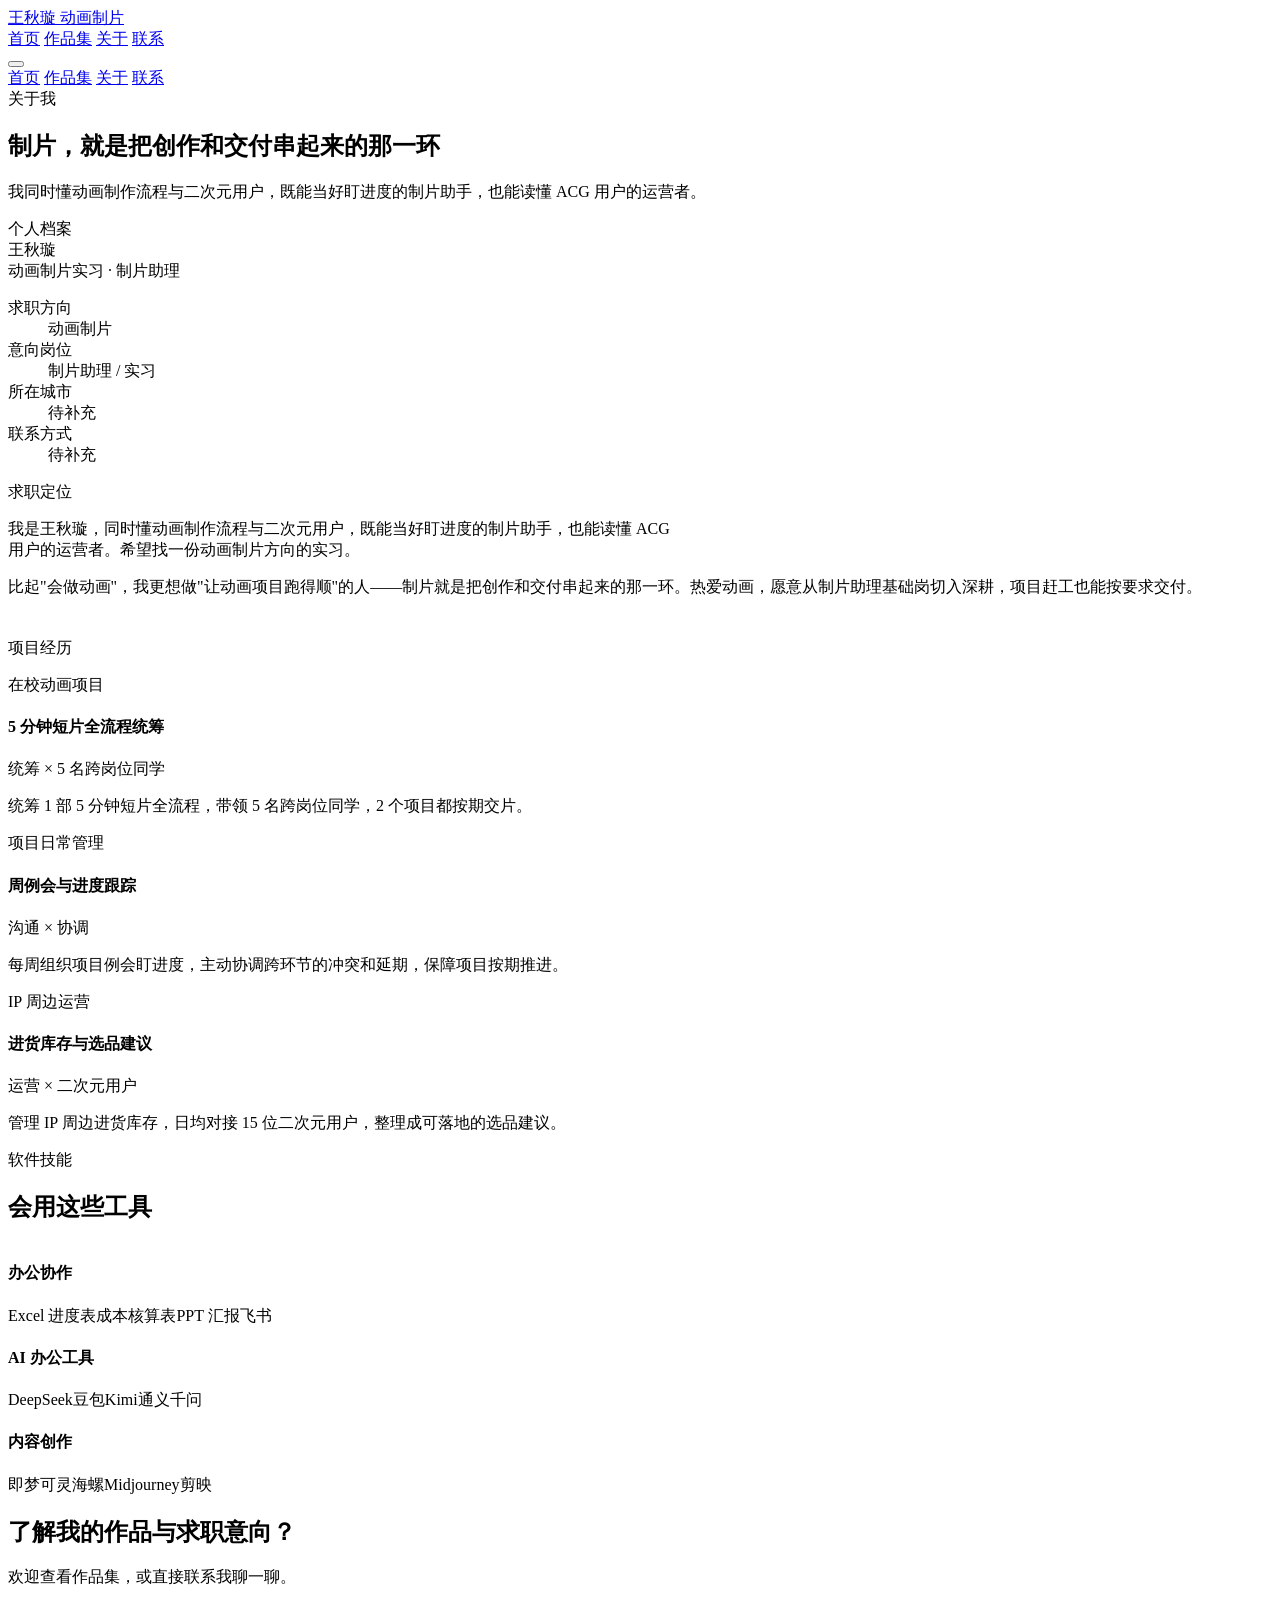
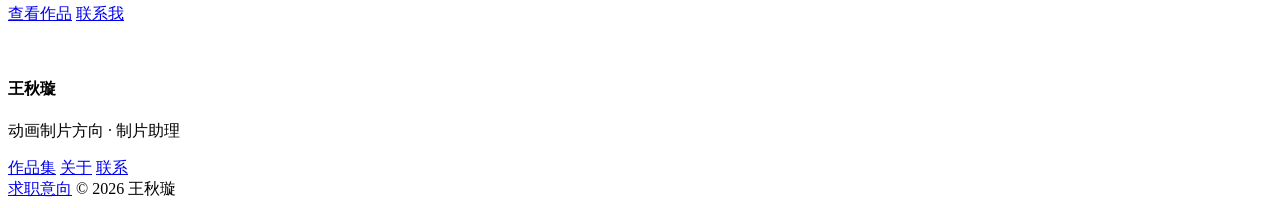
==== about.html @ cd6e77a4 "add about.html" ====
<!doctype html>
<html lang="zh-CN">
<head>
  <meta charset="UTF-8" />
  <meta name="viewport" content="width=device-width, initial-scale=1.0" />
  <meta name="description" content="关于王秋璇" />
  <title>关于 · 王秋璇</title>
  <link rel="icon" href="favicon.svg" type="image/svg+xml" />
  <link rel="stylesheet" href="css/style.css" />
</head>
<body>

  <div class="progress-bar"></div>

  <header class="site-header">
    <div class="container header-inner">
      <a class="brand" href="index.html" aria-label="回到首页">
        <span class="brand-name">王秋璇</span>
        <span class="brand-role">动画制片</span>
      </a>
      <nav class="site-nav" aria-label="主导航">
        <a href="index.html">首页</a>
        <a href="works.html">作品集</a>
        <a href="about.html" class="active">关于</a>
        <a href="contact.html">联系</a>
      </nav>
      <button class="menu-btn" aria-label="打开菜单" aria-expanded="false" type="button">
        <span class="bar"></span><span class="bar"></span><span class="bar"></span>
      </button>
    </div>
    <nav class="mobile-nav" aria-label="移动导航">
      <a href="index.html">首页</a>
      <a href="works.html">作品集</a>
      <a href="about.html">关于</a>
      <a href="contact.html">联系</a>
    </nav>
  </header>

  <section class="page-hero">
    <div class="container">
      <span class="eyebrow rise d1">关于我</span>
      <h1 class="rise d2">制片，就是把创作和交付串起来的那一环</h1>
      <p class="desc rise d3">我同时懂动画制作流程与二次元用户，既能当好盯进度的制片助手，也能读懂 ACG 用户的运营者。</p>
    </div>
  </section>

  <section class="section section-tight">
    <div class="container two-col">
      <!-- 个人档案 -->
      <div class="reveal">
        <span class="eyebrow">个人档案</span>
        <div class="profile-name">王秋璇</div>
        <div class="profile-sub">动画制片实习 · 制片助理</div>
        <dl class="profile-list">
          <div class="row"><dt>求职方向</dt><dd>动画制片</dd></div>
          <div class="row"><dt>意向岗位</dt><dd>制片助理 / 实习</dd></div>
          <div class="row"><dt>所在城市</dt><dd>待补充</dd></div>
          <div class="row"><dt>联系方式</dt><dd>待补充</dd></div>
        </dl>
      </div>

      <!-- 求职定位 + 经历 -->
      <div>
        <div class="reveal">
          <span class="eyebrow">求职定位</span>
          <p style="color:var(--ink-soft); max-width:42rem">
            我是王秋璇，同时懂动画制作流程与二次元用户，既能当好盯进度的制片助手，也能读懂 ACG 用户的运营者。希望找一份动画制片方向的实习。
          </p>
          <p style="color:var(--ink-soft); margin-top:1rem">
            比起"会做动画"，我更想做"让动画项目跑得顺"的人——制片就是把创作和交付串起来的那一环。热爱动画，愿意从制片助理基础岗切入深耕，项目赶工也能按要求交付。
          </p>
        </div>

        <div class="reveal" data-delay="1" style="margin-top:2.5rem">
          <span class="eyebrow">项目经历</span>
          <div class="timeline">
            <div class="timeline-item">
              <p class="period">在校动画项目</p>
              <h4>5 分钟短片全流程统筹</h4>
              <p class="org">统筹 × 5 名跨岗位同学</p>
              <p class="desc">统筹 1 部 5 分钟短片全流程，带领 5 名跨岗位同学，2 个项目都按期交片。</p>
            </div>
            <div class="timeline-item">
              <p class="period">项目日常管理</p>
              <h4>周例会与进度跟踪</h4>
              <p class="org">沟通 × 协调</p>
              <p class="desc">每周组织项目例会盯进度，主动协调跨环节的冲突和延期，保障项目按期推进。</p>
            </div>
            <div class="timeline-item">
              <p class="period">IP 周边运营</p>
              <h4>进货库存与选品建议</h4>
              <p class="org">运营 × 二次元用户</p>
              <p class="desc">管理 IP 周边进货库存，日均对接 15 位二次元用户，整理成可落地的选品建议。</p>
            </div>
          </div>
        </div>
      </div>
    </div>
  </section>

  <!-- 软件技能 -->
  <section class="section section-tight">
    <div class="container">
      <div class="section-head reveal">
        <span class="eyebrow">软件技能</span>
        <h2>会用这些工具</h2>
      </div>
      <div class="grid-3" style="margin-top:2.5rem">
        <div class="tools-group reveal">
          <h4>办公协作</h4>
          <div>
            <span class="tag">Excel 进度表</span><span class="tag">成本核算表</span><span class="tag">PPT 汇报</span><span class="tag">飞书</span>
          </div>
        </div>
        <div class="tools-group reveal" data-delay="1">
          <h4>AI 办公工具</h4>
          <div>
            <span class="tag">DeepSeek</span><span class="tag">豆包</span><span class="tag">Kimi</span><span class="tag">通义千问</span>
          </div>
        </div>
        <div class="tools-group reveal" data-delay="2">
          <h4>内容创作</h4>
          <div>
            <span class="tag">即梦</span><span class="tag">可灵</span><span class="tag">海螺</span><span class="tag">Midjourney</span><span class="tag">剪映</span>
          </div>
        </div>
      </div>
    </div>
  </section>

  <section class="section section-tight" style="padding-bottom:2rem">
    <div class="container">
      <div class="cta reveal">
        <h2>了解我的作品与求职意向？</h2>
        <p>欢迎查看作品集，或直接联系我聊一聊。</p>
        <div class="actions">
          <a class="btn btn-light" href="works.html">查看作品</a>
          <a class="btn btn-light" href="contact.html">联系我</a>
        </div>
      </div>
    </div>
  </section>

  <footer class="site-footer">
    <div class="container footer-inner">
      <div class="footer-brand">
        <h4>王秋璇</h4>
        <p>动画制片方向 · 制片助理</p>
      </div>
      <nav class="footer-nav" aria-label="页脚导航">
        <a href="works.html">作品集</a>
        <a href="about.html">关于</a>
        <a href="contact.html">联系</a>
      </nav>
      <div class="footer-links">
        <a href="contact.html">求职意向</a>
        <span class="year">© <span id="year"></span> 王秋璇</span>
      </div>
    </div>
  </footer>

  <script src="js/main.js"></script>
  <script>document.getElementById("year").textContent = new Date().getFullYear();</script>
</body>
</html>
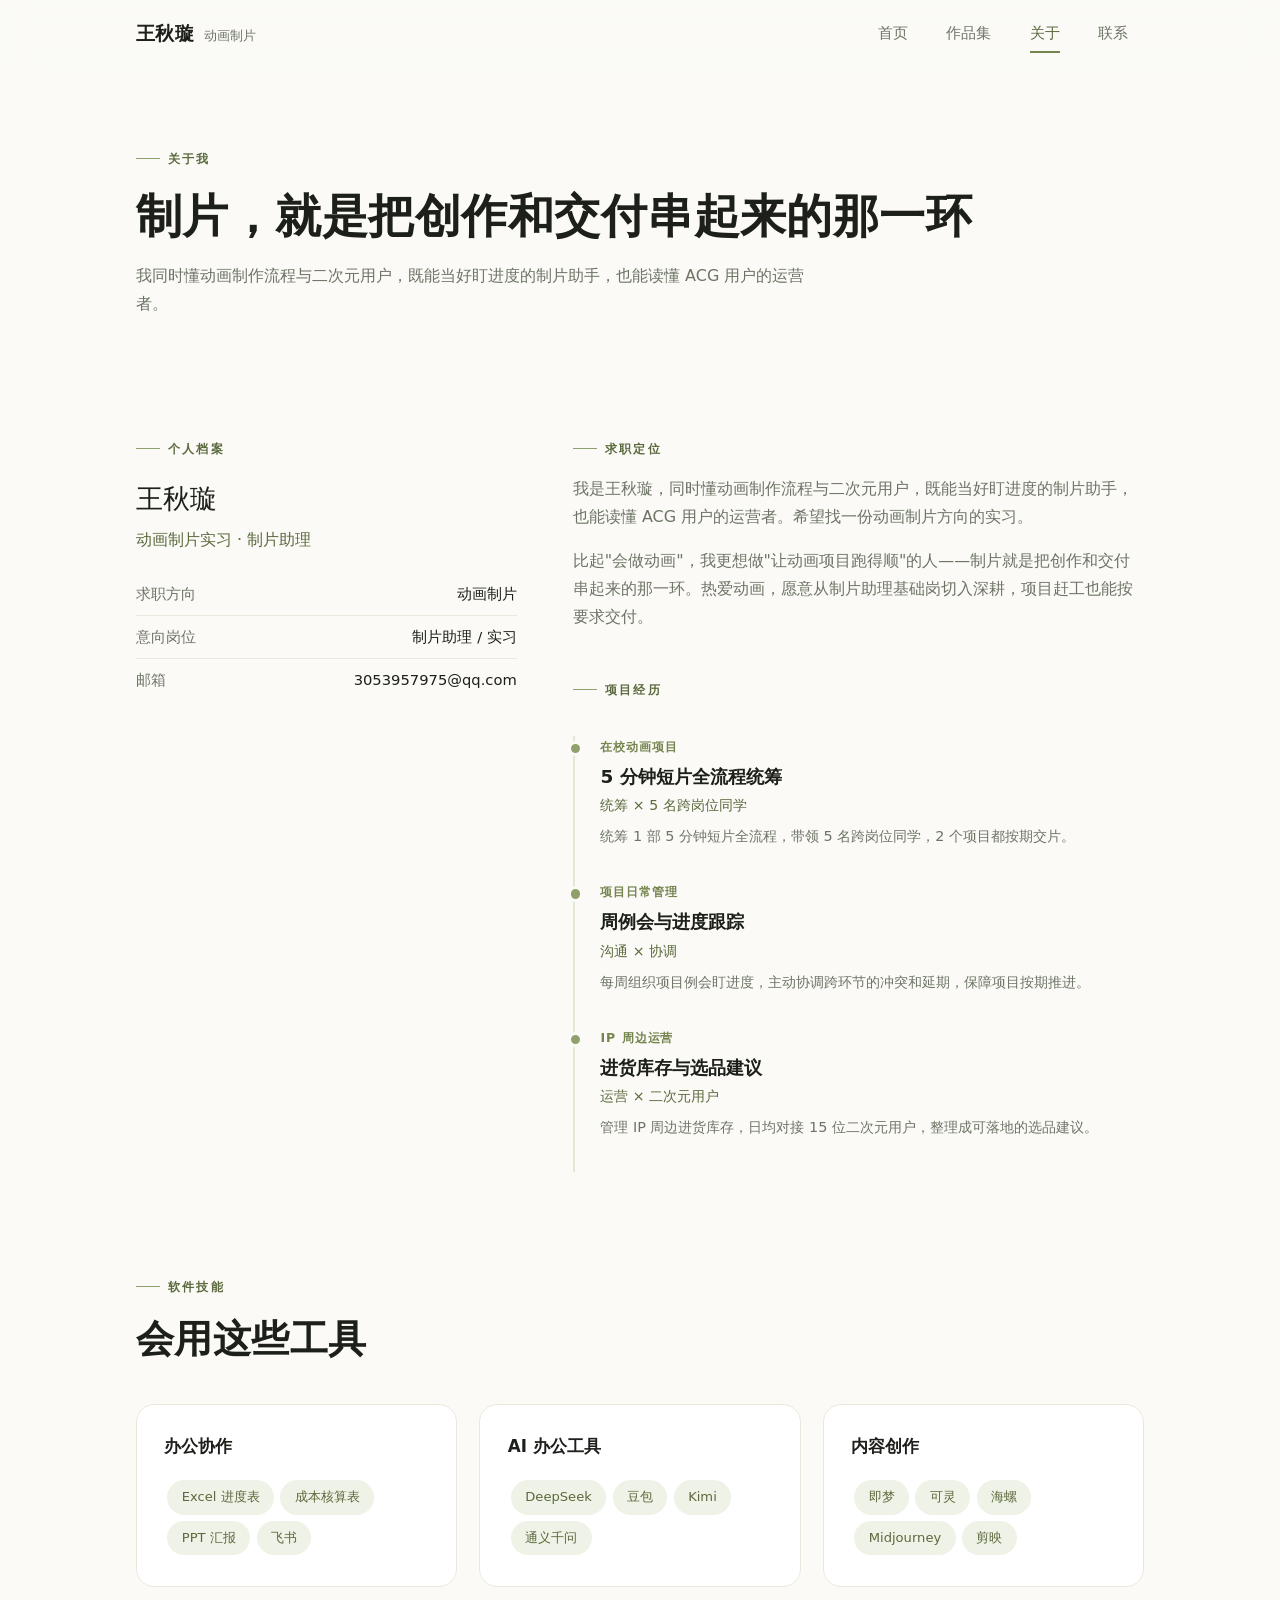
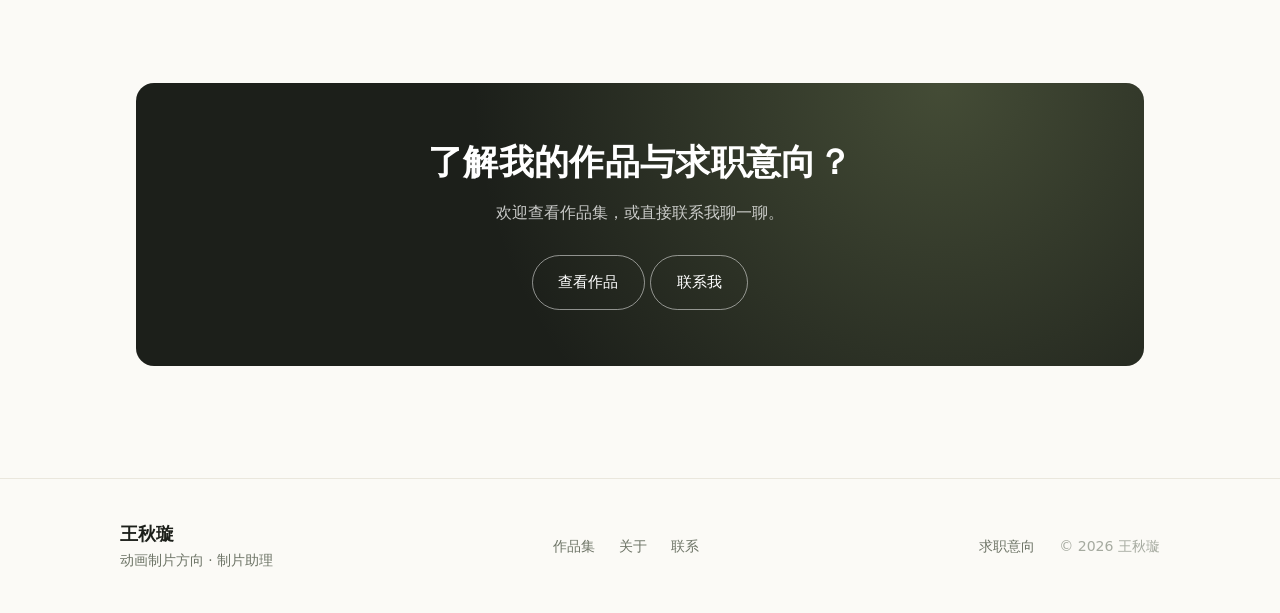
==== commit fe73ca64: "update about.html" ====
--- a/about.html
+++ b/about.html
@@ -54,8 +54,7 @@
         <dl class="profile-list">
           <div class="row"><dt>求职方向</dt><dd>动画制片</dd></div>
           <div class="row"><dt>意向岗位</dt><dd>制片助理 / 实习</dd></div>
-          <div class="row"><dt>所在城市</dt><dd>待补充</dd></div>
-          <div class="row"><dt>联系方式</dt><dd>待补充</dd></div>
+          <div class="row"><dt>邮箱</dt><dd><a class="mail-link" href="mailto:3053957975@qq.com">3053957975@qq.com</a></dd></div>
         </dl>
       </div>
 
--- a/css/style.css
+++ b/css/style.css
@@ -0,0 +1,289 @@
+/* ===== 王秋璇 · 简约现代 · 燕麦绿调 ===== */
+:root {
+  --bg: #fbfaf6;
+  --surface: #ffffff;
+  --ink: #1c1f1a;
+  --ink-soft: #6d7466;
+  --line: #eae7dd;
+  --sage-100: #eff2e6;
+  --sage-200: #e1e8d3;
+  --sage-500: #8fa06a;
+  --sage-600: #75854f;
+  --sage-700: #5b6a3e;
+  --accent: #d9825b;
+  --shadow-sm: 0 2px 8px rgba(28, 31, 26, 0.05);
+  --shadow-md: 0 16px 40px -18px rgba(91, 106, 62, 0.25);
+  --radius: 18px;
+  --ease: cubic-bezier(0.22, 1, 0.36, 1);
+}
+
+* { margin: 0; padding: 0; box-sizing: border-box; }
+html { scroll-behavior: smooth; }
+
+body {
+  font-family: "PingFang SC", "Microsoft YaHei", system-ui, -apple-system, sans-serif;
+  background: var(--bg);
+  color: var(--ink);
+  line-height: 1.75;
+  -webkit-font-smoothing: antialiased;
+  overflow-x: hidden;
+}
+
+h1, h2, h3 { font-weight: 600; line-height: 1.3; letter-spacing: 0.01em; }
+
+a { color: inherit; text-decoration: none; }
+img { max-width: 100%; }
+::selection { background: var(--sage-200); color: var(--ink); }
+
+.container { width: 100%; max-width: 68rem; margin: 0 auto; padding: 0 1.5rem; }
+@media (min-width: 768px) { .container { padding: 0 2.5rem; } }
+
+/* ===== 顶部滚动进度条 ===== */
+.progress-bar { position: fixed; top: 0; left: 0; height: 3px; width: 0; z-index: 100; background: linear-gradient(90deg, var(--sage-500), var(--sage-700)); transition: width 0.1s linear; }
+
+/* ===== 首屏入场动画（页面加载即触发） ===== */
+@keyframes rise { from { opacity: 0; transform: translateY(26px); } to { opacity: 1; transform: translateY(0); } }
+.rise { opacity: 0; animation: rise 0.9s var(--ease) both; }
+.rise.d1 { animation-delay: 0.1s; }
+.rise.d2 { animation-delay: 0.2s; }
+.rise.d3 { animation-delay: 0.32s; }
+.rise.d4 { animation-delay: 0.44s; }
+.rise.d5 { animation-delay: 0.56s; }
+
+/* ===== 滚动进入动画 ===== */
+.reveal { opacity: 0; transform: translateY(26px); transition: opacity 0.8s var(--ease), transform 0.8s var(--ease); }
+.reveal.in { opacity: 1; transform: translateY(0); }
+.reveal[data-delay="1"] { transition-delay: 0.1s; }
+.reveal[data-delay="2"] { transition-delay: 0.2s; }
+.reveal[data-delay="3"] { transition-delay: 0.3s; }
+
+/* ===== 按钮 ===== */
+.btn {
+  display: inline-flex; align-items: center; justify-content: center; gap: 0.45rem;
+  padding: 0.8rem 1.6rem; border-radius: 999px; font-size: 0.95rem; font-weight: 500;
+  border: 1px solid transparent; cursor: pointer;
+  transition: transform 0.3s var(--ease), box-shadow 0.3s, background 0.3s, color 0.3s, border-color 0.3s;
+}
+.btn:active { transform: scale(0.97); }
+.btn:focus-visible { outline: 2px solid var(--sage-600); outline-offset: 2px; }
+.btn-primary { background: var(--sage-700); color: #fff; box-shadow: var(--shadow-sm); }
+.btn-primary:hover { transform: translateY(-2px); box-shadow: var(--shadow-md); background: var(--sage-600); }
+.btn-outline { border-color: var(--sage-500); color: var(--sage-700); background: transparent; }
+.btn-outline:hover { transform: translateY(-2px); background: var(--sage-100); }
+.btn-ghost { color: var(--sage-700); background: transparent; padding: 0.8rem 1.2rem; }
+.btn-ghost:hover { background: var(--sage-100); transform: translateX(2px); }
+.btn .ar { transition: transform 0.3s var(--ease); display: inline-block; }
+.btn:hover .ar { transform: translateX(4px); }
+
+/* ===== 标签 ===== */
+.eyebrow { display: inline-flex; align-items: center; gap: 0.5rem; font-size: 0.78rem; font-weight: 600; letter-spacing: 0.18em; color: var(--sage-700); text-transform: uppercase; margin-bottom: 1rem; }
+.eyebrow::before { content: ""; width: 1.5rem; height: 1px; background: var(--sage-500); }
+.chip { display: inline-block; background: var(--sage-100); color: var(--sage-700); padding: 0.15rem 0.8rem; border-radius: 999px; font-size: 0.78rem; font-weight: 500; }
+
+/* ===== 区块标题 ===== */
+.section-head { max-width: 46rem; }
+.section-head.center { margin: 0 auto; text-align: center; }
+.section-head.center .eyebrow::before { display: none; }
+.section-head h2 { font-size: 1.9rem; }
+@media (min-width: 768px) { .section-head h2 { font-size: 2.4rem; } }
+.section-head p { margin-top: 0.9rem; color: var(--ink-soft); }
+
+/* ===== 导航 ===== */
+.site-header { position: sticky; top: 0; z-index: 60; background: rgba(251, 250, 246, 0.82); backdrop-filter: blur(14px); border-bottom: 1px solid transparent; transition: border-color 0.3s, box-shadow 0.3s; }
+.site-header.scrolled { border-color: var(--line); box-shadow: var(--shadow-sm); }
+.header-inner { display: flex; align-items: center; justify-content: space-between; height: 4.2rem; }
+.brand { display: flex; align-items: baseline; gap: 0.6rem; }
+.brand-name { font-size: 1.2rem; font-weight: 700; letter-spacing: 0.02em; }
+.brand-role { font-size: 0.8rem; color: var(--ink-soft); }
+.site-nav { display: flex; gap: 0.4rem; }
+.site-nav a { position: relative; padding: 0.5rem 1rem; border-radius: 999px; font-size: 0.95rem; color: var(--ink-soft); transition: color 0.25s; }
+.site-nav a:hover { color: var(--ink); }
+.site-nav a.active { color: var(--sage-700); }
+.site-nav a.active::after { content: ""; position: absolute; left: 1rem; right: 1rem; bottom: 0.1rem; height: 2px; background: var(--sage-600); }
+
+.menu-btn { display: none; width: 2.6rem; height: 2.6rem; align-items: center; justify-content: center; background: transparent; border: none; cursor: pointer; border-radius: 0.6rem; color: var(--ink); }
+.menu-btn:hover { background: var(--sage-100); }
+.menu-btn .bar { display: block; width: 1.3rem; height: 2px; background: currentColor; margin: 3px 0; transition: all 0.3s; }
+.menu-btn.open .bar:nth-child(1) { transform: translateY(5px) rotate(45deg); }
+.menu-btn.open .bar:nth-child(2) { opacity: 0; }
+.menu-btn.open .bar:nth-child(3) { transform: translateY(-5px) rotate(-45deg); }
+.mobile-nav { display: none; background: var(--bg); border-top: 1px solid var(--line); padding: 0.5rem 1.5rem 1rem; }
+.mobile-nav.open { display: block; }
+.mobile-nav a { display: block; padding: 0.85rem 1rem; border-radius: 0.75rem; font-weight: 500; color: var(--ink-soft); }
+.mobile-nav a:hover, .mobile-nav a.active { background: var(--sage-100); color: var(--sage-700); }
+@media (max-width: 767px) { .site-nav { display: none; } .menu-btn { display: flex; } }
+
+/* ===== 页脚 ===== */
+.site-footer { border-top: 1px solid var(--line); margin-top: 5rem; }
+.footer-inner { display: flex; flex-direction: column; align-items: center; justify-content: space-between; gap: 1.25rem; padding: 2.5rem 1.5rem; text-align: center; }
+@media (min-width: 768px) { .footer-inner { flex-direction: row; text-align: left; } }
+.footer-brand h4 { font-size: 1.1rem; }
+.footer-brand p { color: var(--ink-soft); font-size: 0.85rem; }
+.footer-nav, .footer-links { display: flex; gap: 1.5rem; font-size: 0.88rem; color: var(--ink-soft); }
+.footer-nav a, .footer-links a { transition: color 0.2s; }
+.footer-nav a:hover, .footer-links a:hover { color: var(--sage-700); }
+.footer-links .year { color: rgba(109,116,102,0.6); }
+
+/* ===== Hero ===== */
+.hero { padding: 6rem 0 4rem; }
+@media (min-width: 768px) { .hero { padding: 8.5rem 0 4.5rem; } }
+.hero-inner { max-width: 52rem; }
+.hero .role-badge { display: inline-flex; align-items: center; gap: 0.5rem; border: 1px solid var(--line); background: var(--surface); padding: 0.35rem 1rem; border-radius: 999px; font-size: 0.82rem; color: var(--ink-soft); }
+.hero .role-badge .dot { width: 7px; height: 7px; border-radius: 50%; background: var(--sage-500); animation: blink 2s infinite; }
+@keyframes blink { 0%,100% { opacity: 1; } 50% { opacity: 0.3; } }
+.hero h1 { margin-top: 1.6rem; font-size: 2.9rem; }
+@media (min-width: 768px) { .hero h1 { font-size: 4.2rem; } }
+.hero h1 .hi { display: block; font-size: 0.5em; color: var(--ink-soft); font-weight: 500; margin-bottom: 0.4rem; letter-spacing: 0.02em; }
+.hero .role-line { margin-top: 1.2rem; font-size: 1.15rem; font-weight: 500; color: var(--sage-700); }
+@media (min-width: 768px) { .hero .role-line { font-size: 1.3rem; } }
+.hero .tagline { margin-top: 1.3rem; max-width: 34rem; color: var(--ink-soft); font-size: 1.02rem; }
+.hero .actions { margin-top: 2.2rem; display: flex; flex-wrap: wrap; gap: 0.8rem; }
+.hero .stats { display: flex; flex-wrap: wrap; gap: 2.5rem; margin-top: 3rem; padding-top: 2rem; border-top: 1px solid var(--line); }
+.hero .stat { }
+.hero .stat .n { font-size: 1.9rem; font-weight: 700; color: var(--ink); }
+.hero .stat .n span { color: var(--sage-600); }
+.hero .stat .l { font-size: 0.85rem; color: var(--ink-soft); margin-top: 0.1rem; }
+
+/* ===== 区块 ===== */
+.section { padding: 4.5rem 0; }
+.section-tight { padding: 3rem 0; }
+
+/* ===== 能力卡片（简约） ===== */
+.focus-card { background: var(--surface); border: 1px solid var(--line); border-radius: var(--radius); padding: 1.9rem; transition: transform 0.35s var(--ease), box-shadow 0.35s, border-color 0.35s; }
+.focus-card:hover { transform: translateY(-4px); box-shadow: var(--shadow-md); border-color: var(--sage-200); }
+.focus-card .num { font-size: 0.8rem; font-weight: 700; color: var(--sage-500); letter-spacing: 0.1em; }
+.focus-card h3 { font-size: 1.3rem; margin-top: 0.9rem; }
+.focus-card p { margin-top: 0.6rem; font-size: 0.93rem; color: var(--ink-soft); }
+.focus-card .stat { margin-top: 1.1rem; display: flex; flex-wrap: wrap; gap: 0.4rem; }
+.grid-3 { display: grid; gap: 1.4rem; }
+@media (min-width: 640px) { .grid-3 { grid-template-columns: repeat(2, 1fr); } }
+@media (min-width: 1024px) { .grid-3 { grid-template-columns: repeat(3, 1fr); } }
+.grid-2 { display: grid; gap: 1.4rem; }
+@media (min-width: 640px) { .grid-2 { grid-template-columns: repeat(2, 1fr); } }
+
+/* ===== 作品卡片 ===== */
+.card { display: block; background: var(--surface); border: 1px solid var(--line); border-radius: var(--radius); overflow: hidden; transition: transform 0.35s var(--ease), box-shadow 0.35s, border-color 0.35s; }
+.card:hover { transform: translateY(-5px); box-shadow: var(--shadow-md); border-color: var(--sage-200); }
+.card:focus-visible { outline: 2px solid var(--sage-600); outline-offset: 2px; }
+.card-cover { aspect-ratio: 16/9; display: flex; align-items: center; justify-content: center; background: var(--sage-100); position: relative; overflow: hidden; }
+.card-cover .initial { font-size: 3rem; font-weight: 700; color: var(--sage-700); opacity: 0.9; transition: transform 0.5s var(--ease); }
+.card:hover .card-cover .initial { transform: scale(1.08); }
+.card-cover .cat { position: absolute; left: 1rem; top: 1rem; background: rgba(255,255,255,0.85); padding: 0.2rem 0.7rem; border-radius: 999px; font-size: 0.72rem; font-weight: 600; color: var(--sage-700); }
+.card-body { padding: 1.4rem 1.6rem 1.6rem; }
+.card-body h3 { font-size: 1.2rem; transition: color 0.25s; }
+.card:hover .card-body h3 { color: var(--sage-700); }
+.card-body p { margin-top: 0.4rem; font-size: 0.88rem; color: var(--ink-soft); }
+.card-tags { display: flex; flex-wrap: wrap; gap: 0.4rem; margin-top: 0.9rem; }
+
+/* 占位扩充卡 */
+.card-placeholder { display: flex; flex-direction: column; align-items: center; justify-content: center; gap: 0.6rem; min-height: 230px; border: 1.5px dashed var(--sage-300, #c3cdad); border-radius: var(--radius); color: var(--ink-soft); text-align: center; padding: 2rem; background: var(--surface); transition: all 0.3s var(--ease); }
+.card-placeholder:hover { border-color: var(--sage-600); transform: translateY(-3px); }
+.card-placeholder .plus { font-size: 1.7rem; color: var(--sage-500); font-weight: 300; }
+.card-placeholder p { font-size: 0.92rem; color: var(--ink); }
+.card-placeholder .hint { font-size: 0.78rem; opacity: 0.75; }
+
+/* ===== 工具标签 ===== */
+.tools-group { background: var(--surface); border: 1px solid var(--line); border-radius: var(--radius); padding: 1.7rem; transition: transform 0.3s var(--ease), box-shadow 0.3s; }
+.tools-group:hover { transform: translateY(-3px); box-shadow: var(--shadow-md); }
+.tools-group h4 { font-size: 1.05rem; margin-bottom: 1rem; }
+.tools-group .tag { display: inline-block; background: var(--sage-100); color: var(--sage-700); padding: 0.35rem 0.9rem; border-radius: 999px; font-size: 0.82rem; margin: 0.2rem; transition: all 0.2s; }
+.tools-group .tag:hover { background: var(--sage-700); color: #fff; transform: translateY(-2px); }
+
+/* ===== CTA ===== */
+.cta { background: var(--ink); color: #fff; border-radius: var(--radius); padding: 3.5rem 2.5rem; text-align: center; position: relative; overflow: hidden; }
+.cta::before { content: ""; position: absolute; inset: 0; background: radial-gradient(circle at 80% 0%, rgba(143,160,106,0.35), transparent 55%); }
+.cta h2 { position: relative; font-size: 1.9rem; }
+@media (min-width: 768px) { .cta h2 { font-size: 2.2rem; } }
+.cta p { position: relative; margin: 0.9rem auto 0; max-width: 30rem; color: rgba(255,255,255,0.75); }
+.cta .actions { position: relative; margin-top: 1.8rem; }
+.btn-light { border-color: rgba(255,255,255,0.5); color: #fff; background: transparent; }
+.btn-light:hover { background: rgba(255,255,255,0.12); transform: translateY(-2px); }
+
+/* ===== 页面头部 ===== */
+.page-hero { padding: 4.5rem 0 1rem; }
+.page-hero h1 { font-size: 2.3rem; }
+@media (min-width: 768px) { .page-hero h1 { font-size: 2.9rem; } }
+.page-hero .desc { margin-top: 1rem; max-width: 42rem; color: var(--ink-soft); }
+
+/* ===== 关于 ===== */
+.two-col { display: grid; gap: 3.5rem; margin-top: 3rem; }
+@media (min-width: 1024px) { .two-col { grid-template-columns: 1fr 1.5fr; } }
+.profile-list { margin-top: 1.2rem; }
+.profile-list .row { display: flex; justify-content: space-between; gap: 1rem; font-size: 0.92rem; padding: 0.5rem 0; border-bottom: 1px solid var(--line); }
+.profile-list .row:last-child { border-bottom: none; }
+.profile-list .row dt { color: var(--ink-soft); }
+.profile-list .row dd { font-weight: 500; }
+.profile-name { font-size: 1.7rem; }
+.profile-sub { color: var(--sage-700); font-weight: 500; margin-top: 0.2rem; }
+
+.timeline { margin-top: 1.2rem; border-left: 2px solid var(--sage-200); padding-left: 1.6rem; }
+.timeline-item { position: relative; padding-bottom: 2rem; }
+.timeline-item::before { content: ""; position: absolute; left: -2.05rem; top: 0.3rem; width: 0.6rem; height: 0.6rem; border-radius: 50%; background: var(--sage-500); border: 3px solid var(--bg); }
+.timeline-item .period { font-size: 0.78rem; font-weight: 600; letter-spacing: 0.08em; color: var(--sage-600); }
+.timeline-item h4 { font-size: 1.15rem; margin-top: 0.2rem; }
+.timeline-item .org { font-size: 0.88rem; font-weight: 500; color: var(--sage-700); }
+.timeline-item p.desc { margin-top: 0.4rem; font-size: 0.9rem; color: var(--ink-soft); }
+
+/* ===== 联系 ===== */
+.contact-grid { display: grid; gap: 3rem; margin-top: 3rem; }
+@media (min-width: 1024px) { .contact-grid { grid-template-columns: 1fr 1.5fr; } }
+.info-list { display: flex; flex-direction: column; gap: 1rem; }
+.info-row { display: flex; align-items: center; gap: 1rem; background: var(--surface); border: 1px solid var(--line); border-radius: var(--radius); padding: 1.3rem 1.5rem; transition: transform 0.3s var(--ease), box-shadow 0.3s; }
+.info-row:hover { transform: translateY(-3px); box-shadow: var(--shadow-md); }
+.info-row .k { font-size: 0.78rem; font-weight: 600; letter-spacing: 0.12em; color: var(--sage-600); width: 4.2rem; flex-shrink: 0; }
+.info-row .v { font-weight: 500; }
+.info-row .v.placeholder { color: var(--ink-soft); font-weight: 400; }
+.info-row .v .mail-link { color: var(--sage-600); font-weight: 500; text-decoration: none; border-bottom: 1px solid transparent; transition: color 0.2s, border-color 0.2s; }
+.info-row .v .mail-link:hover { color: var(--sage-500); border-color: var(--sage-500); }
+
+.form-card { background: var(--surface); border: 1px solid var(--line); border-radius: var(--radius); padding: 2rem; }
+.form-grid { display: grid; gap: 1.4rem; }
+@media (min-width: 640px) { .form-grid.two { grid-template-columns: repeat(2, 1fr); } }
+.field label { display: block; font-size: 0.9rem; font-weight: 500; margin-bottom: 0.45rem; }
+.field input, .field textarea { width: 100%; background: var(--bg); border: 1px solid var(--line); border-radius: 0.9rem; padding: 0.8rem 1rem; font-size: 0.95rem; color: var(--ink); font-family: inherit; transition: border-color 0.2s, box-shadow 0.25s; }
+.field input:focus, .field textarea:focus { outline: none; border-color: var(--sage-500); box-shadow: 0 0 0 3px rgba(143,160,106,0.2); }
+.field input.error, .field textarea.error { border-color: #dd8888; }
+.field .err { display: block; margin-top: 0.35rem; font-size: 0.8rem; color: #c25d5d; }
+textarea { resize: none; min-height: 9rem; }
+
+.form-success { text-align: center; padding: 4rem 1rem; }
+.form-success .icon { width: 4rem; height: 4rem; margin: 0 auto; display: flex; align-items: center; justify-content: center; background: var(--sage-100); color: var(--sage-700); border-radius: 50%; font-size: 1.5rem; animation: pop 0.5s var(--ease); }
+@keyframes pop { from { transform: scale(0.5); opacity: 0; } to { transform: scale(1); opacity: 1; } }
+.form-success h3 { margin-top: 1.4rem; font-size: 1.5rem; }
+.form-success p { margin-top: 0.7rem; color: var(--ink-soft); }
+.form-success .btn { margin-top: 1.8rem; }
+.hidden { display: none !important; }
+
+/* ===== 作品图片封面 ===== */
+.card-cover img { width: 100%; height: 100%; object-fit: cover; transition: transform 0.5s var(--ease); }
+.card:hover .card-cover img { transform: scale(1.06); }
+
+/* ===== 文档卡封面（色块 + 首字） ===== */
+.cover-block { width: 100%; aspect-ratio: 16/9; display: flex; flex-direction: column; align-items: center; justify-content: center; gap: 0.5rem; color: #fff; background: linear-gradient(135deg, var(--sage-600), var(--sage-700)); }
+.cover-block .big { font-size: 2.6rem; font-weight: 700; }
+.cover-block .label { font-size: 0.72rem; letter-spacing: 0.16em; opacity: 0.88; }
+.cover-block.accent { background: linear-gradient(135deg, var(--accent), #c25e37); }
+.cover-block.tint { background: linear-gradient(135deg, var(--sage-500), var(--sage-700)); }
+
+/* ===== 画廊（IP周边 / 插画） ===== */
+.gallery { display: grid; gap: 1.4rem; }
+@media (min-width: 640px) { .gallery { grid-template-columns: repeat(2, 1fr); } }
+@media (min-width: 1024px) { .gallery { grid-template-columns: repeat(3, 1fr); } }
+.gal-item { display: block; border: 1px solid var(--line); border-radius: var(--radius); overflow: hidden; background: var(--surface); transition: transform 0.35s var(--ease), box-shadow 0.35s; }
+.gal-item:hover { transform: translateY(-4px); box-shadow: var(--shadow-md); }
+.gal-item img { width: 100%; display: block; aspect-ratio: 4/3; object-fit: cover; }
+.gal-item .cap { padding: 0.7rem 1rem; font-size: 0.85rem; color: var(--ink-soft); line-height: 1.4; }
+
+/* 视频卡片播放角标 */
+.play-badge { position: absolute; right: 1rem; bottom: 1rem; width: 3rem; height: 3rem; border-radius: 50%; background: rgba(28,31,26,0.7); color: #fff; display: flex; align-items: center; justify-content: center; font-size: 1.1rem; backdrop-filter: blur(4px); }
+
+/* ===== 画廊封面容器 + 实物周边角标 ===== */
+.gal-cover { position: relative; overflow: hidden; }
+.gal-cover img { width: 100%; display: block; aspect-ratio: 4/3; object-fit: cover; }
+.gal-cover.tall img { aspect-ratio: 3/4; }
+.badge-real { position: absolute; left: 0.8rem; top: 0.8rem; background: var(--accent); color: #fff; padding: 0.2rem 0.75rem; border-radius: 999px; font-size: 0.72rem; font-weight: 600; letter-spacing: 0.04em; box-shadow: 0 2px 8px rgba(0,0,0,0.22); }
+.badge-real::before { content: "●"; margin-right: 0.3rem; font-size: 0.55rem; }
+/* 画廊子分组标题 */
+.gal-group-title { margin-top: 2.5rem; display: flex; align-items: center; gap: 0.7rem; flex-wrap: wrap; }
+.gal-group-title h3 { font-size: 1.25rem; }
+.gal-group-title .note { font-size: 0.82rem; color: var(--ink-soft); }
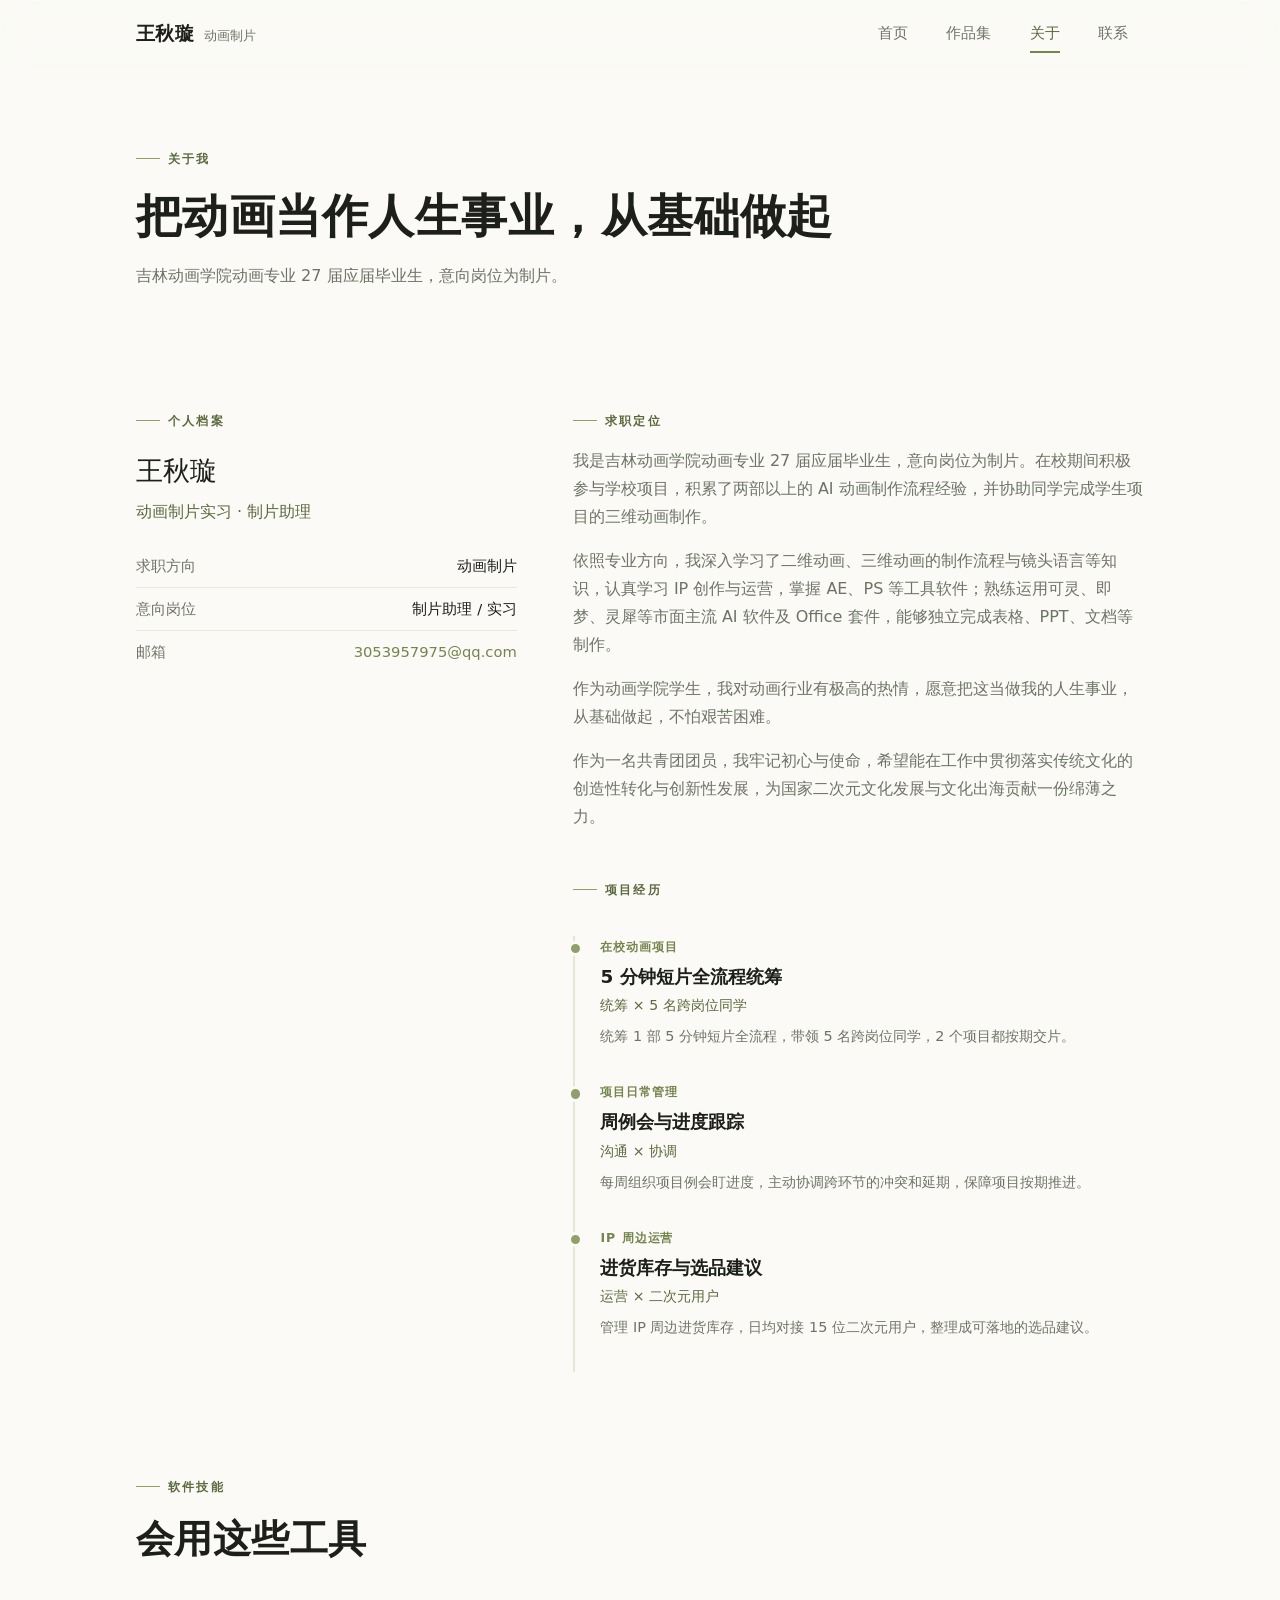
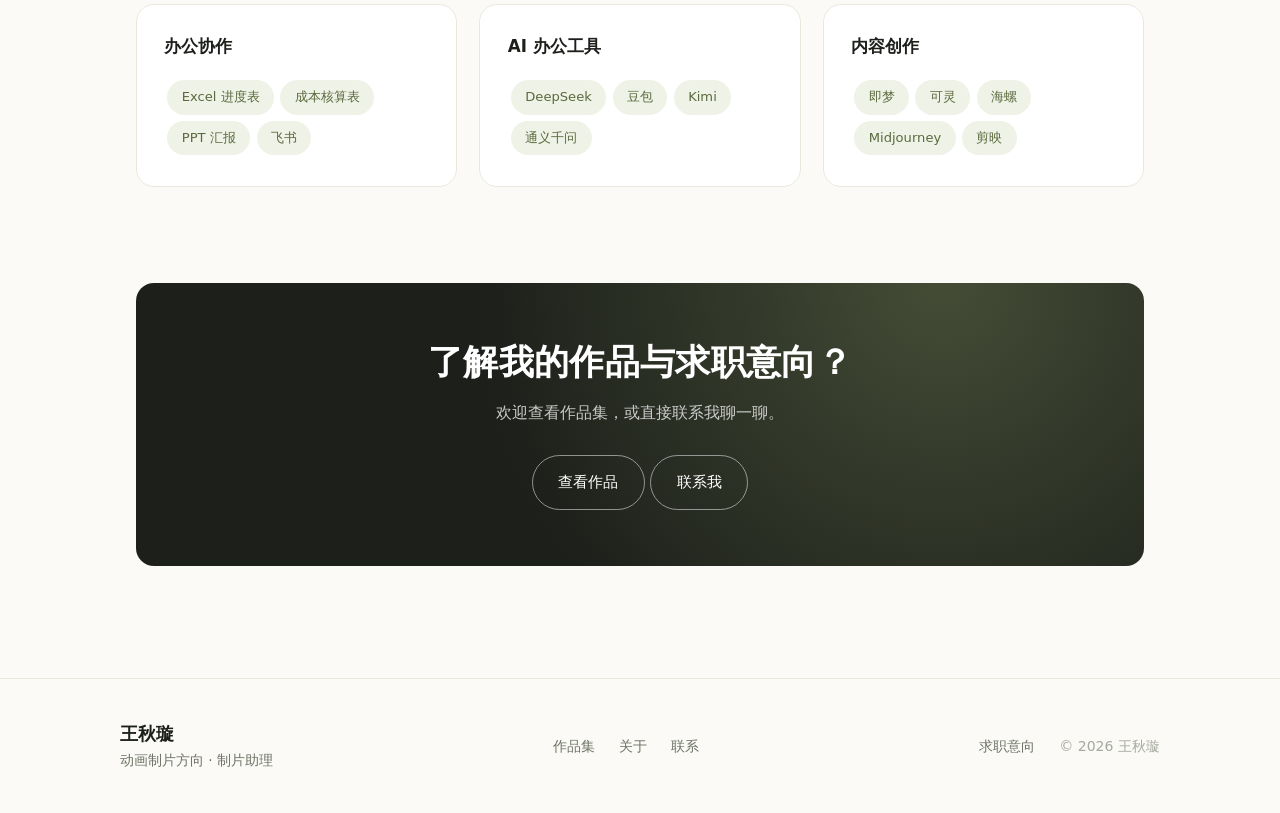
==== commit 6e13059e: "update about.html" ====
--- a/about.html
+++ b/about.html
@@ -39,8 +39,8 @@
   <section class="page-hero">
     <div class="container">
       <span class="eyebrow rise d1">关于我</span>
-      <h1 class="rise d2">制片，就是把创作和交付串起来的那一环</h1>
-      <p class="desc rise d3">我同时懂动画制作流程与二次元用户，既能当好盯进度的制片助手，也能读懂 ACG 用户的运营者。</p>
+      <h1 class="rise d2">把动画当作人生事业，从基础做起</h1>
+      <p class="desc rise d3">吉林动画学院动画专业 27 届应届毕业生，意向岗位为制片。</p>
     </div>
   </section>
 
@@ -63,10 +63,16 @@
         <div class="reveal">
           <span class="eyebrow">求职定位</span>
           <p style="color:var(--ink-soft); max-width:42rem">
-            我是王秋璇，同时懂动画制作流程与二次元用户，既能当好盯进度的制片助手，也能读懂 ACG 用户的运营者。希望找一份动画制片方向的实习。
+            我是吉林动画学院动画专业 27 届应届毕业生，意向岗位为制片。在校期间积极参与学校项目，积累了两部以上的 AI 动画制作流程经验，并协助同学完成学生项目的三维动画制作。
           </p>
           <p style="color:var(--ink-soft); margin-top:1rem">
-            比起"会做动画"，我更想做"让动画项目跑得顺"的人——制片就是把创作和交付串起来的那一环。热爱动画，愿意从制片助理基础岗切入深耕，项目赶工也能按要求交付。
+            依照专业方向，我深入学习了二维动画、三维动画的制作流程与镜头语言等知识，认真学习 IP 创作与运营，掌握 AE、PS 等工具软件；熟练运用可灵、即梦、灵犀等市面主流 AI 软件及 Office 套件，能够独立完成表格、PPT、文档等制作。
+          </p>
+          <p style="color:var(--ink-soft); margin-top:1rem">
+            作为动画学院学生，我对动画行业有极高的热情，愿意把这当做我的人生事业，从基础做起，不怕艰苦困难。
+          </p>
+          <p style="color:var(--ink-soft); margin-top:1rem">
+            作为一名共青团团员，我牢记初心与使命，希望能在工作中贯彻落实传统文化的创造性转化与创新性发展，为国家二次元文化发展与文化出海贡献一份绵薄之力。
           </p>
         </div>
 
--- a/css/style.css
+++ b/css/style.css
@@ -233,8 +233,8 @@
 .info-row .k { font-size: 0.78rem; font-weight: 600; letter-spacing: 0.12em; color: var(--sage-600); width: 4.2rem; flex-shrink: 0; }
 .info-row .v { font-weight: 500; }
 .info-row .v.placeholder { color: var(--ink-soft); font-weight: 400; }
-.info-row .v .mail-link { color: var(--sage-600); font-weight: 500; text-decoration: none; border-bottom: 1px solid transparent; transition: color 0.2s, border-color 0.2s; }
-.info-row .v .mail-link:hover { color: var(--sage-500); border-color: var(--sage-500); }
+.mail-link { color: var(--sage-600); font-weight: 500; text-decoration: none; border-bottom: 1px solid transparent; transition: color 0.2s, border-color 0.2s; }
+.mail-link:hover { color: var(--sage-500); border-color: var(--sage-500); }
 
 .form-card { background: var(--surface); border: 1px solid var(--line); border-radius: var(--radius); padding: 2rem; }
 .form-grid { display: grid; gap: 1.4rem; }
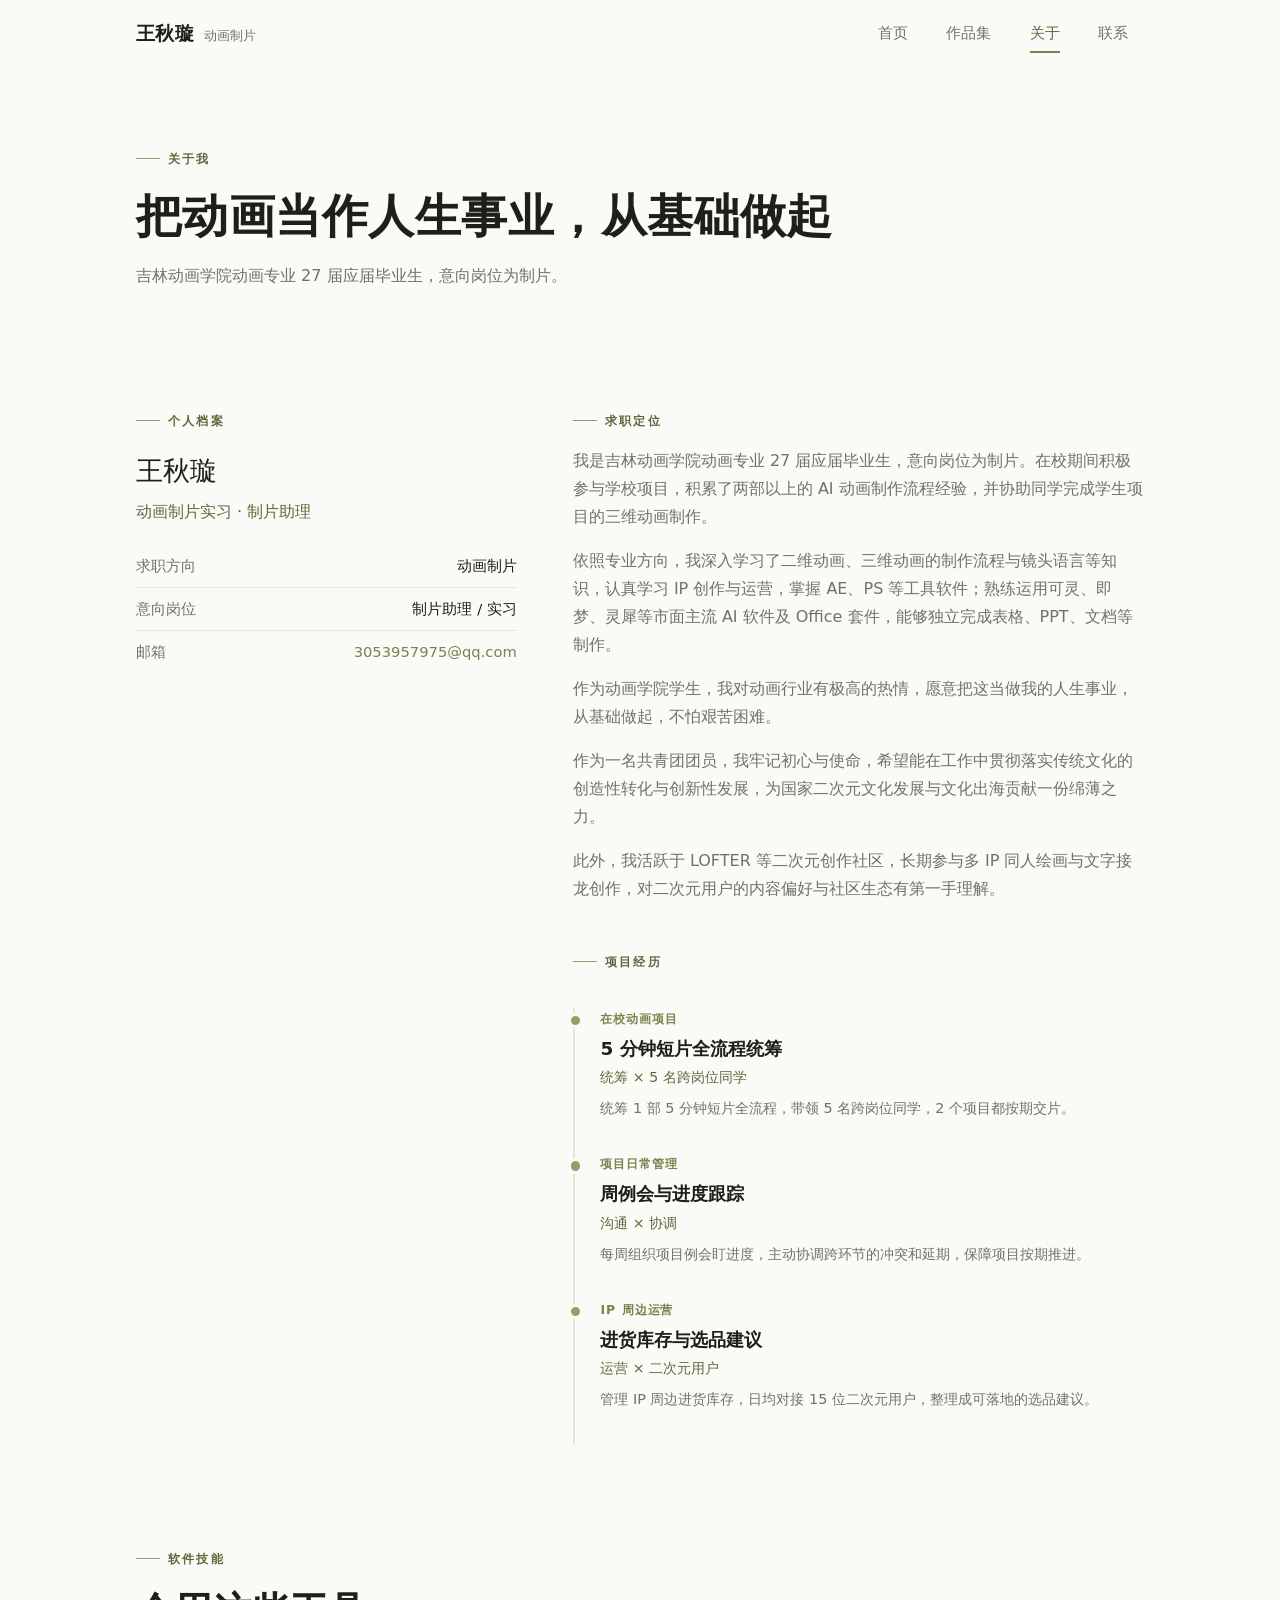
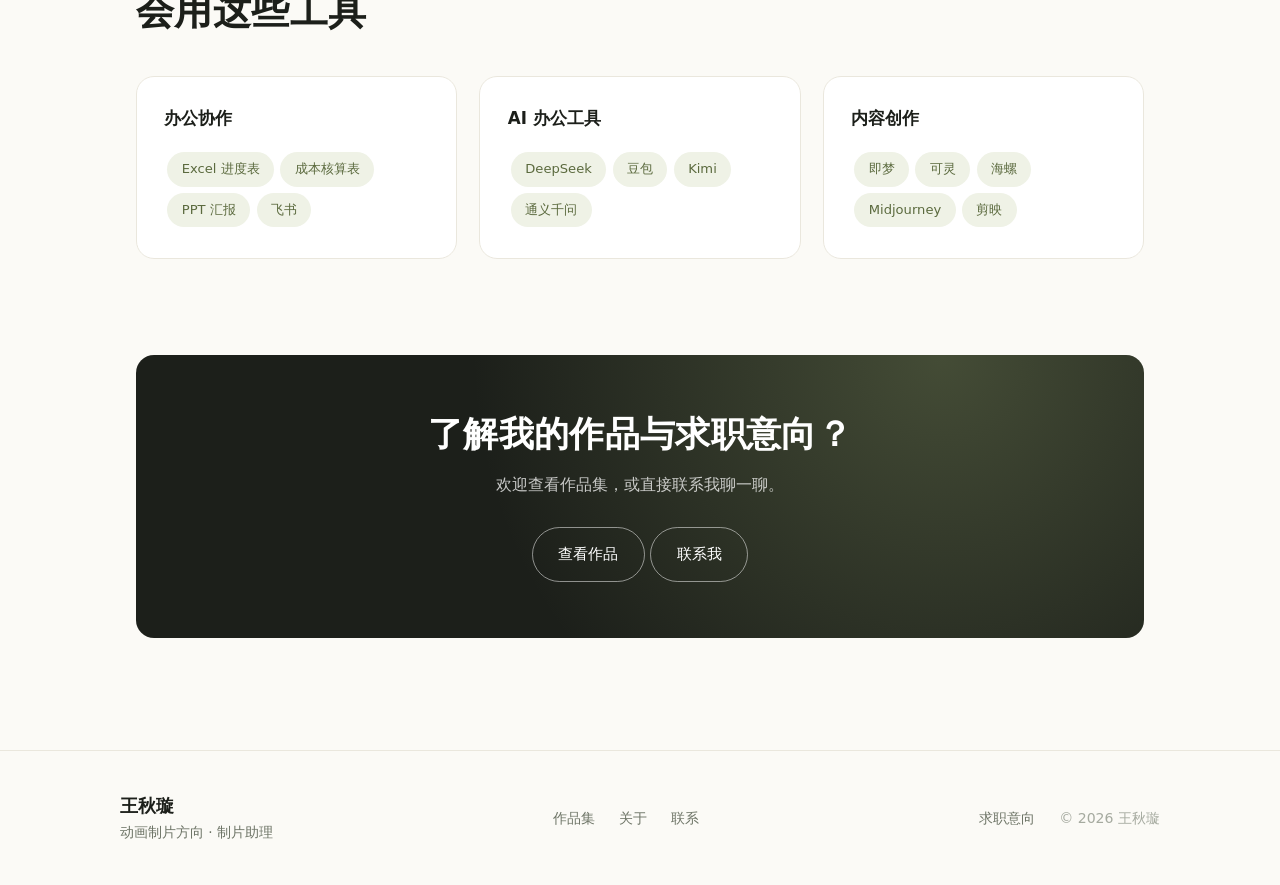
==== commit 956cdd7d: "update about.html" ====
--- a/about.html
+++ b/about.html
@@ -73,6 +73,9 @@
           </p>
           <p style="color:var(--ink-soft); margin-top:1rem">
             作为一名共青团团员，我牢记初心与使命，希望能在工作中贯彻落实传统文化的创造性转化与创新性发展，为国家二次元文化发展与文化出海贡献一份绵薄之力。
+          </p>
+          <p style="color:var(--ink-soft); margin-top:1rem">
+            此外，我活跃于 LOFTER 等二次元创作社区，长期参与多 IP 同人绘画与文字接龙创作，对二次元用户的内容偏好与社区生态有第一手理解。
           </p>
         </div>
 
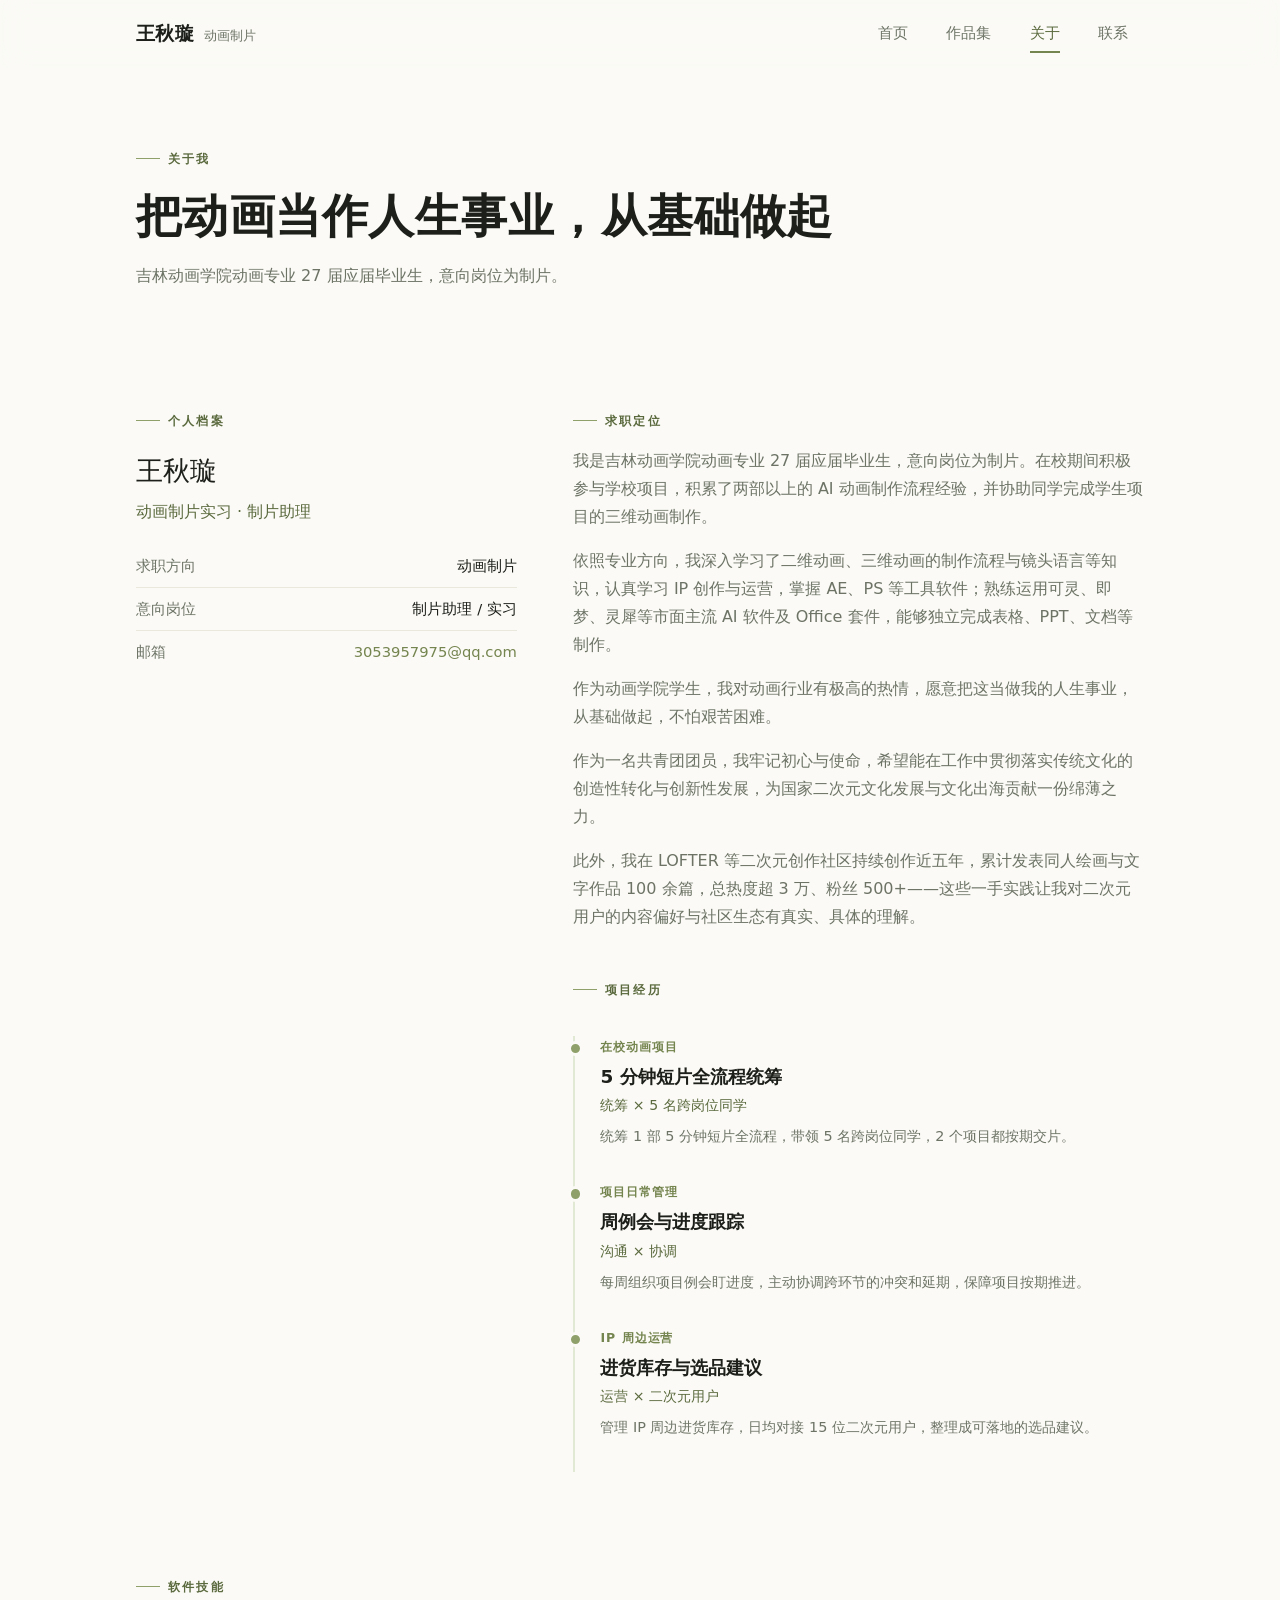
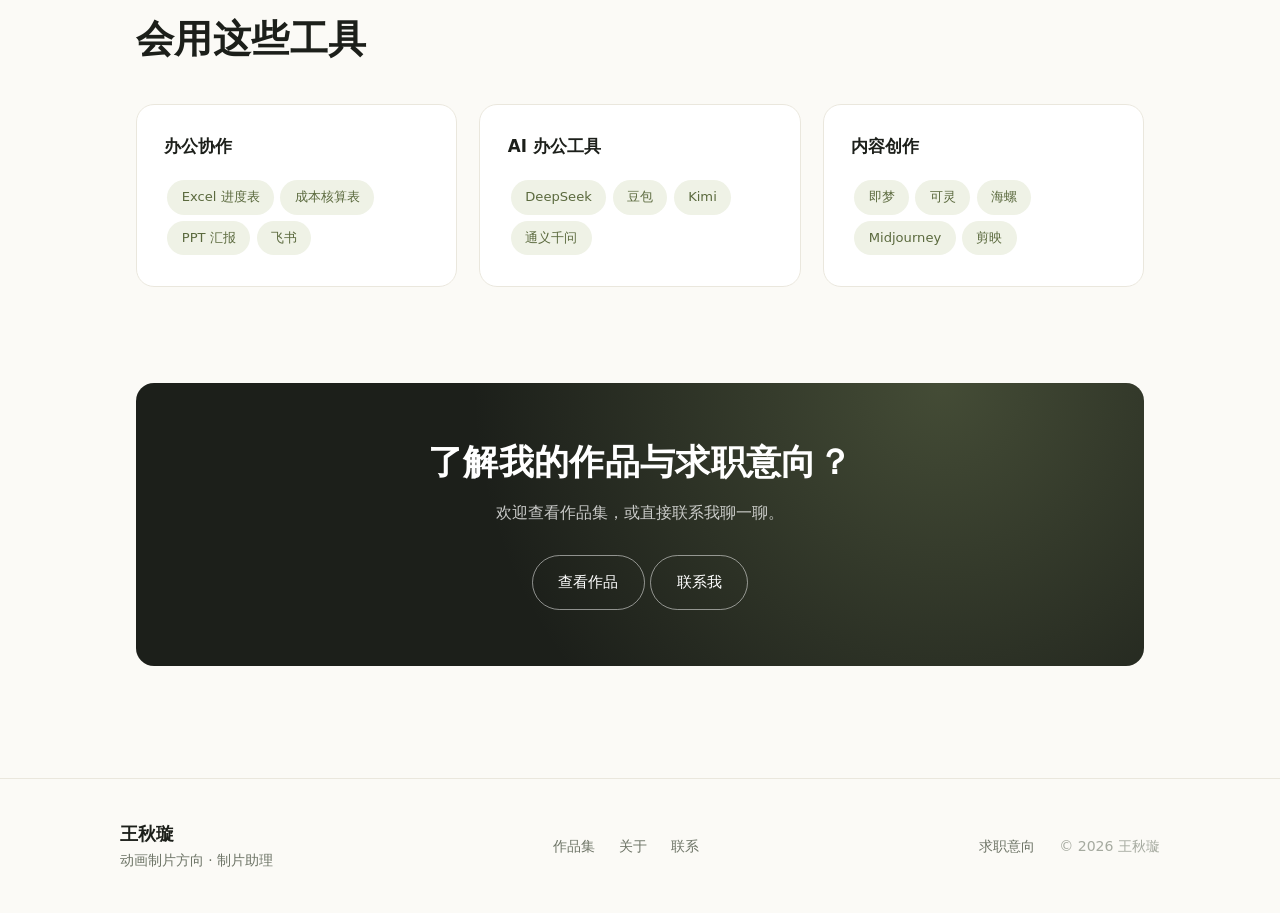
==== commit f65c39f3: "update about.html" ====
--- a/about.html
+++ b/about.html
@@ -75,7 +75,7 @@
             作为一名共青团团员，我牢记初心与使命，希望能在工作中贯彻落实传统文化的创造性转化与创新性发展，为国家二次元文化发展与文化出海贡献一份绵薄之力。
           </p>
           <p style="color:var(--ink-soft); margin-top:1rem">
-            此外，我活跃于 LOFTER 等二次元创作社区，长期参与多 IP 同人绘画与文字接龙创作，对二次元用户的内容偏好与社区生态有第一手理解。
+            此外，我在 LOFTER 等二次元创作社区持续创作近五年，累计发表同人绘画与文字作品 100 余篇，总热度超 3 万、粉丝 500+——这些一手实践让我对二次元用户的内容偏好与社区生态有真实、具体的理解。
           </p>
         </div>
 
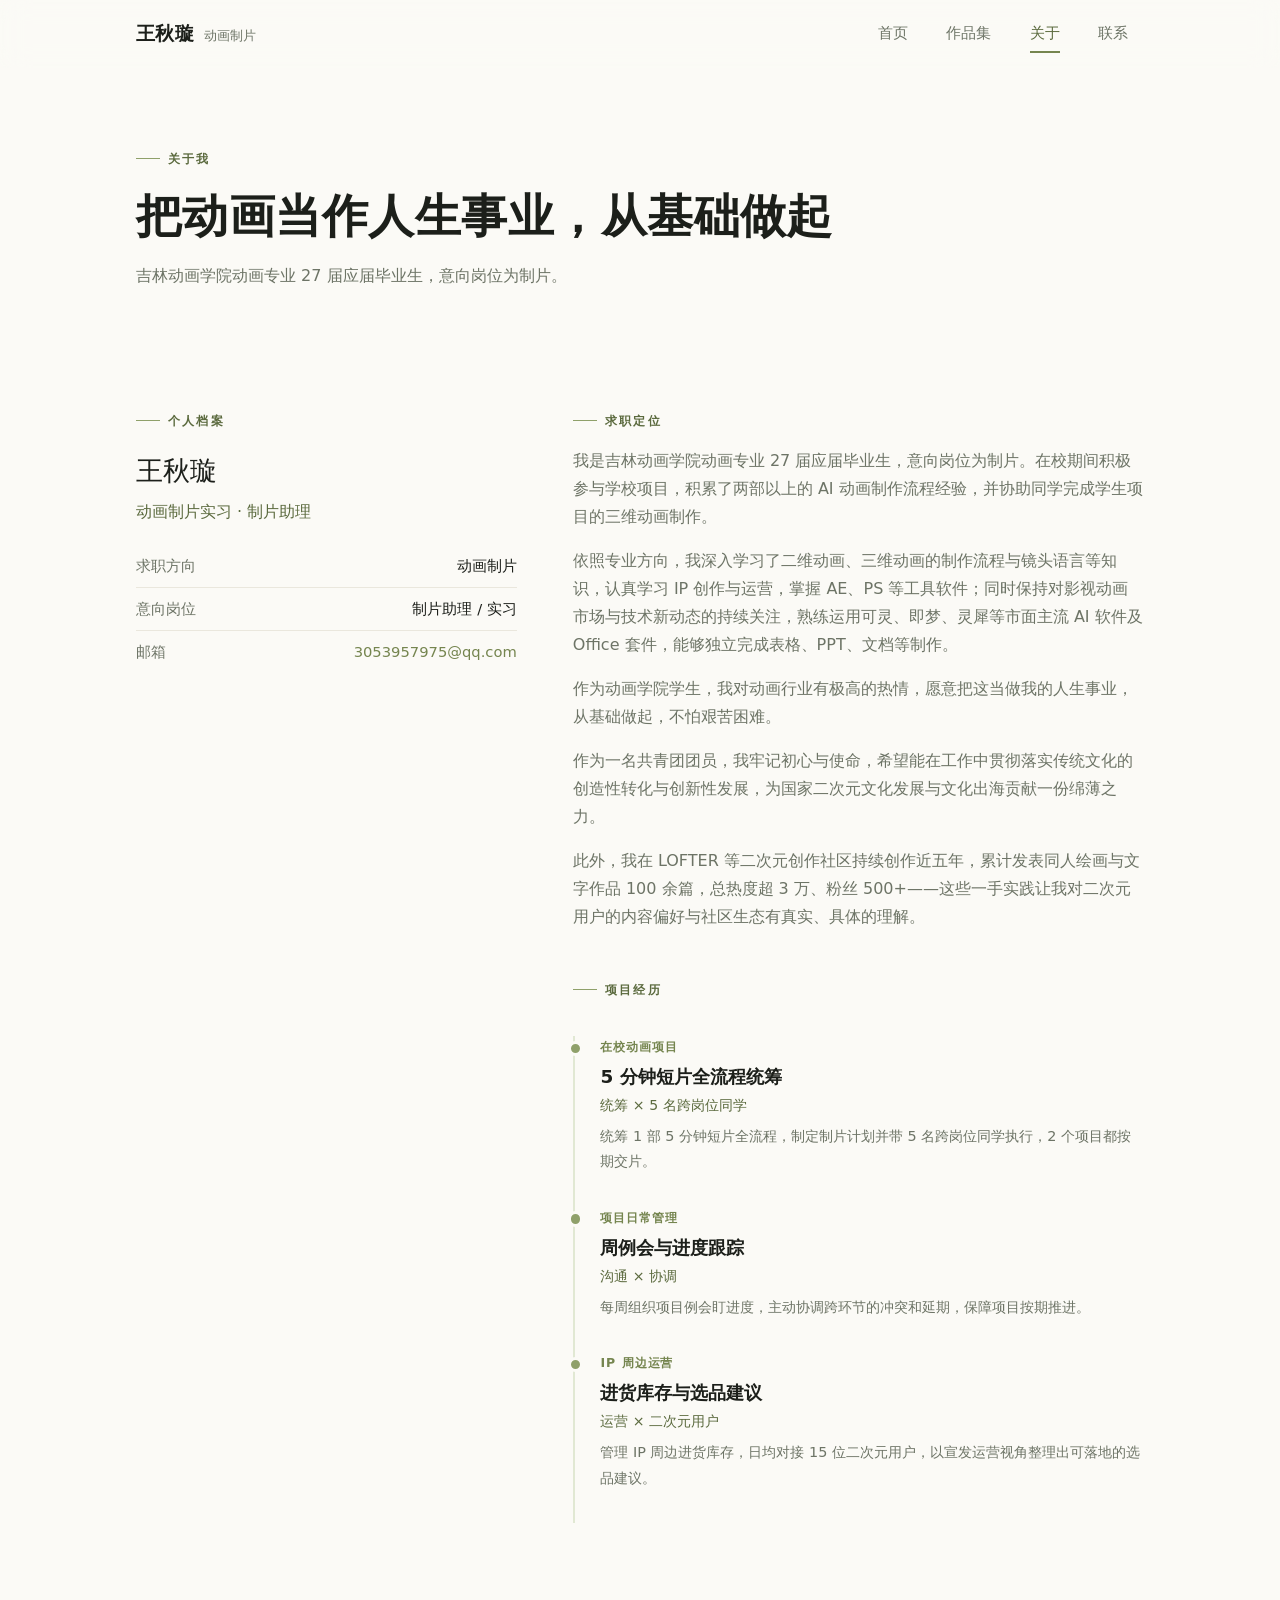
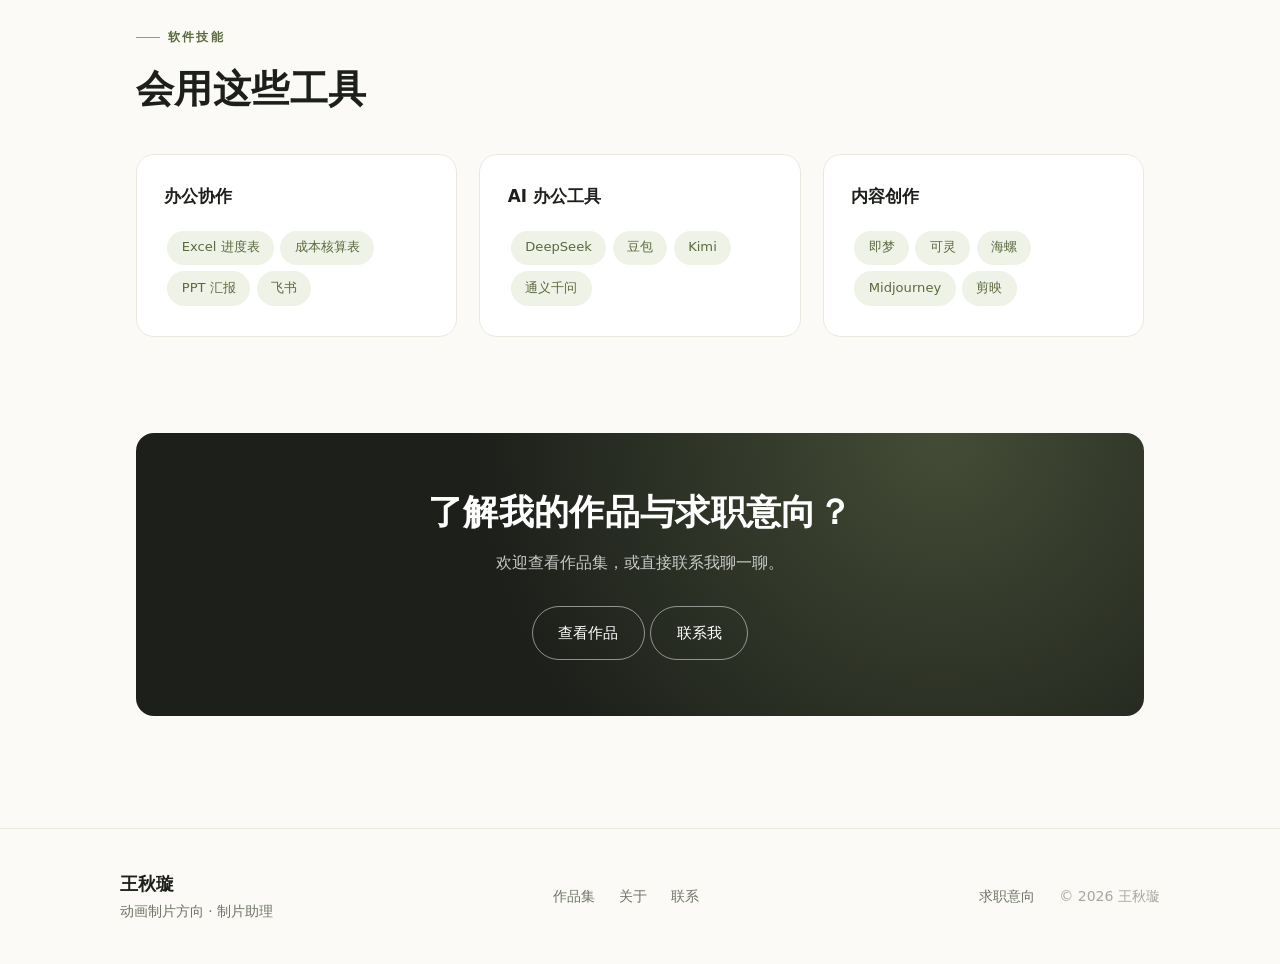
==== commit 2becae81: "update about.html" ====
--- a/about.html
+++ b/about.html
@@ -66,7 +66,7 @@
             我是吉林动画学院动画专业 27 届应届毕业生，意向岗位为制片。在校期间积极参与学校项目，积累了两部以上的 AI 动画制作流程经验，并协助同学完成学生项目的三维动画制作。
           </p>
           <p style="color:var(--ink-soft); margin-top:1rem">
-            依照专业方向，我深入学习了二维动画、三维动画的制作流程与镜头语言等知识，认真学习 IP 创作与运营，掌握 AE、PS 等工具软件；熟练运用可灵、即梦、灵犀等市面主流 AI 软件及 Office 套件，能够独立完成表格、PPT、文档等制作。
+            依照专业方向，我深入学习了二维动画、三维动画的制作流程与镜头语言等知识，认真学习 IP 创作与运营，掌握 AE、PS 等工具软件；同时保持对影视动画市场与技术新动态的持续关注，熟练运用可灵、即梦、灵犀等市面主流 AI 软件及 Office 套件，能够独立完成表格、PPT、文档等制作。
           </p>
           <p style="color:var(--ink-soft); margin-top:1rem">
             作为动画学院学生，我对动画行业有极高的热情，愿意把这当做我的人生事业，从基础做起，不怕艰苦困难。
@@ -86,7 +86,7 @@
               <p class="period">在校动画项目</p>
               <h4>5 分钟短片全流程统筹</h4>
               <p class="org">统筹 × 5 名跨岗位同学</p>
-              <p class="desc">统筹 1 部 5 分钟短片全流程，带领 5 名跨岗位同学，2 个项目都按期交片。</p>
+              <p class="desc">统筹 1 部 5 分钟短片全流程，制定制片计划并带 5 名跨岗位同学执行，2 个项目都按期交片。</p>
             </div>
             <div class="timeline-item">
               <p class="period">项目日常管理</p>
@@ -98,7 +98,7 @@
               <p class="period">IP 周边运营</p>
               <h4>进货库存与选品建议</h4>
               <p class="org">运营 × 二次元用户</p>
-              <p class="desc">管理 IP 周边进货库存，日均对接 15 位二次元用户，整理成可落地的选品建议。</p>
+              <p class="desc">管理 IP 周边进货库存，日均对接 15 位二次元用户，以宣发运营视角整理出可落地的选品建议。</p>
             </div>
           </div>
         </div>
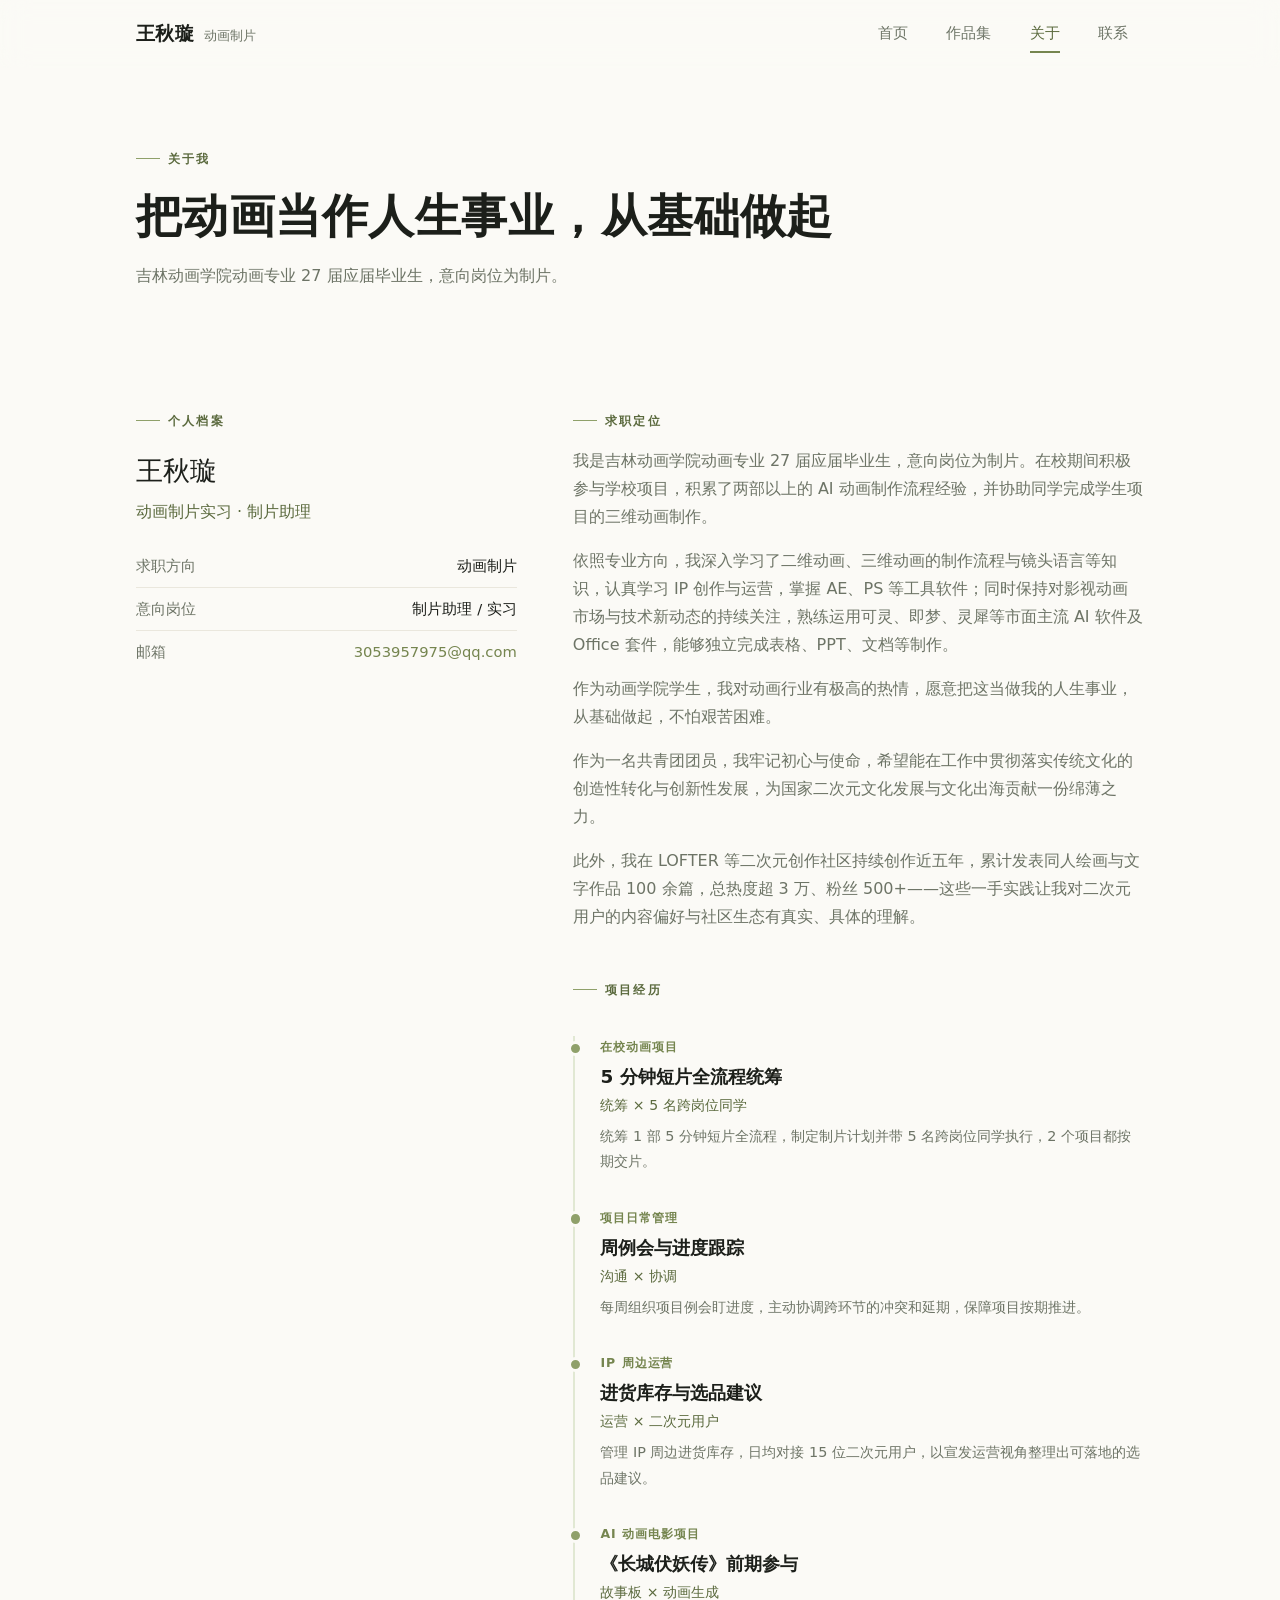
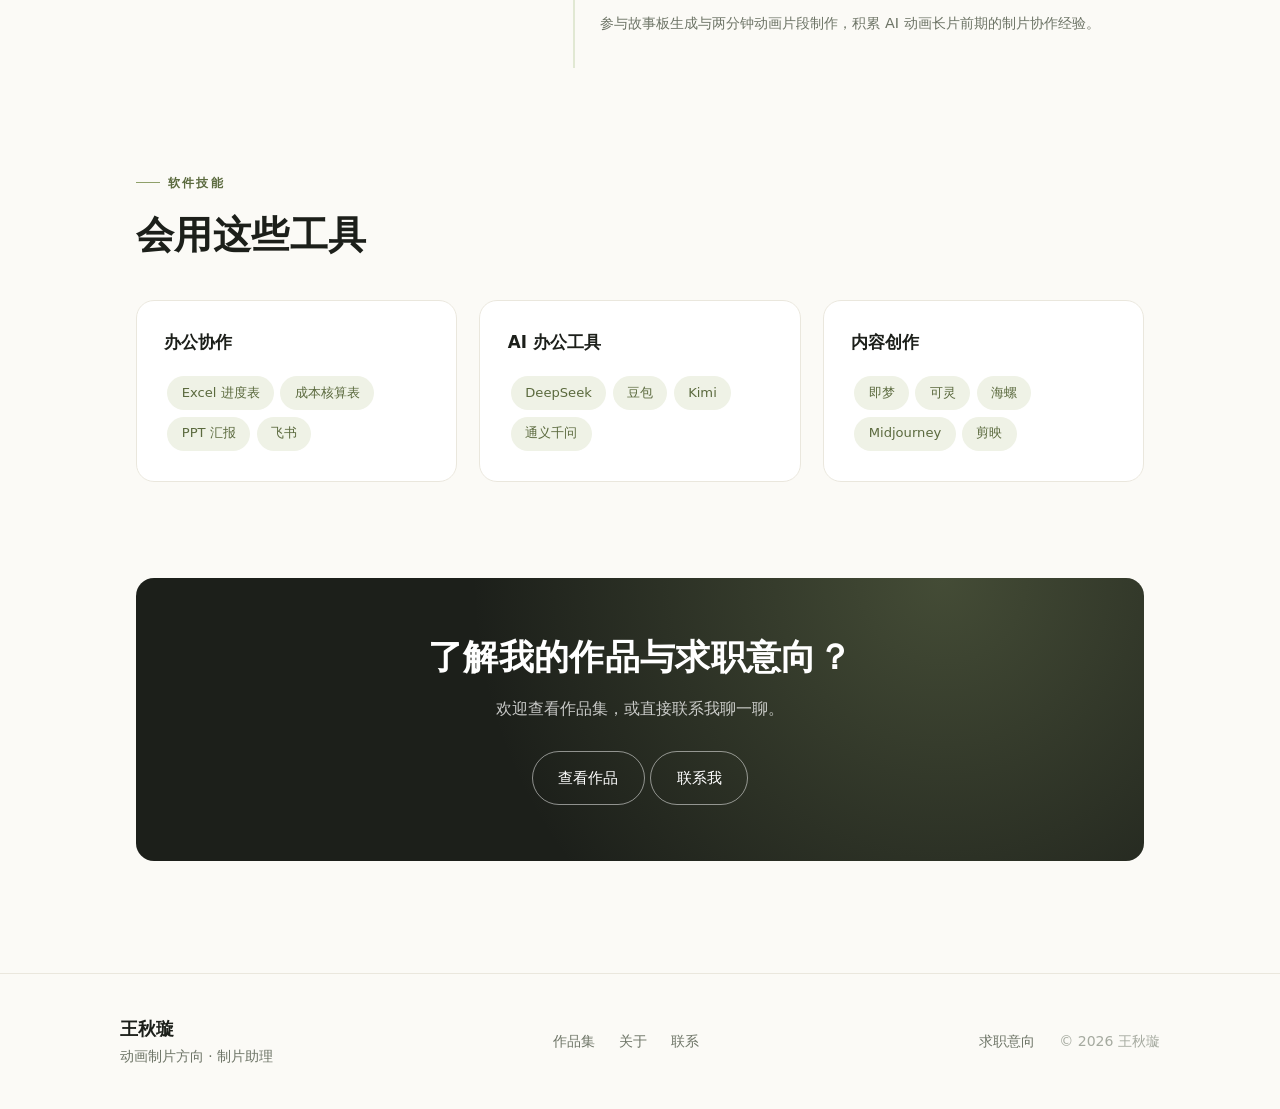
==== commit c05c1aaf: "update about.html" ====
--- a/about.html
+++ b/about.html
@@ -100,6 +100,12 @@
               <p class="org">运营 × 二次元用户</p>
               <p class="desc">管理 IP 周边进货库存，日均对接 15 位二次元用户，以宣发运营视角整理出可落地的选品建议。</p>
             </div>
+            <div class="timeline-item">
+              <p class="period">AI 动画电影项目</p>
+              <h4>《长城伏妖传》前期参与</h4>
+              <p class="org">故事板 × 动画生成</p>
+              <p class="desc">参与故事板生成与两分钟动画片段制作，积累 AI 动画长片前期的制片协作经验。</p>
+            </div>
           </div>
         </div>
       </div>
